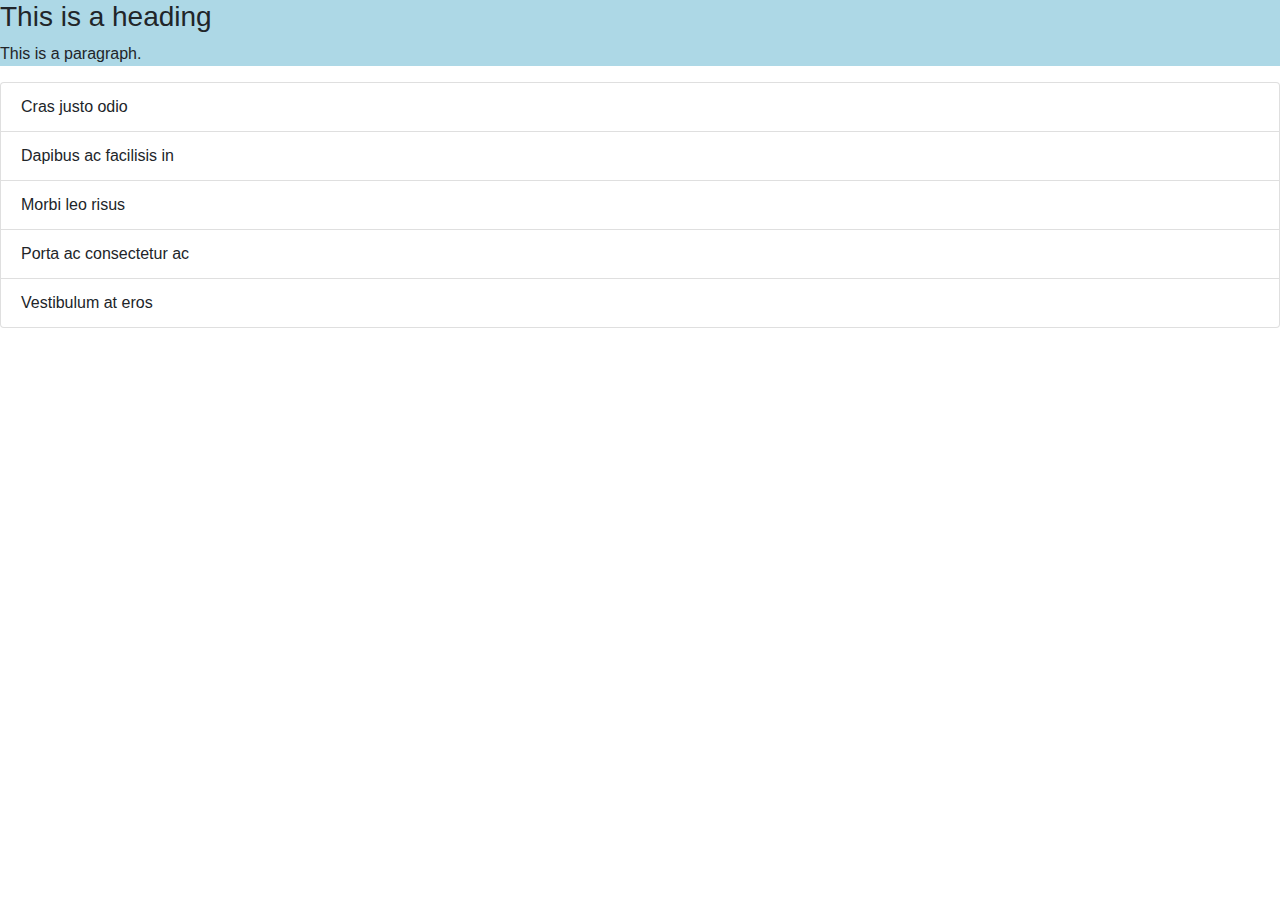
==== index2.html @ 050b6b67 "fix index3.html" ====
<!DOCTYPE html>
<html>
    <head>
        <title>My interests</title>
        <link rel="stylesheet" href="https://stackpath.bootstrapcdn.com/bootstrap/4.4.1/css/bootstrap.min.css" integrity="sha384-Vkoo8x4CGsO3+Hhxv8T/Q5PaXtkKtu6ug5TOeNV6gBiFeWPGFN9MuhOf23Q9Ifjh" crossorigin="anonymous">
    </head>
    <body>
        <div style="background-color:lightblue">
            <h3>This is a heading</h3>
            <p>This is a paragraph.</p>
          </div>

        <ul class="list-group">
            <li class="list-group-item">Cras justo odio</li>
            <li class="list-group-item">Dapibus ac facilisis in</li>
            <li class="list-group-item">Morbi leo risus</li>
            <li class="list-group-item">Porta ac consectetur ac</li>
            <li class="list-group-item">Vestibulum at eros</li>
        </ul>
    </body>
</html>
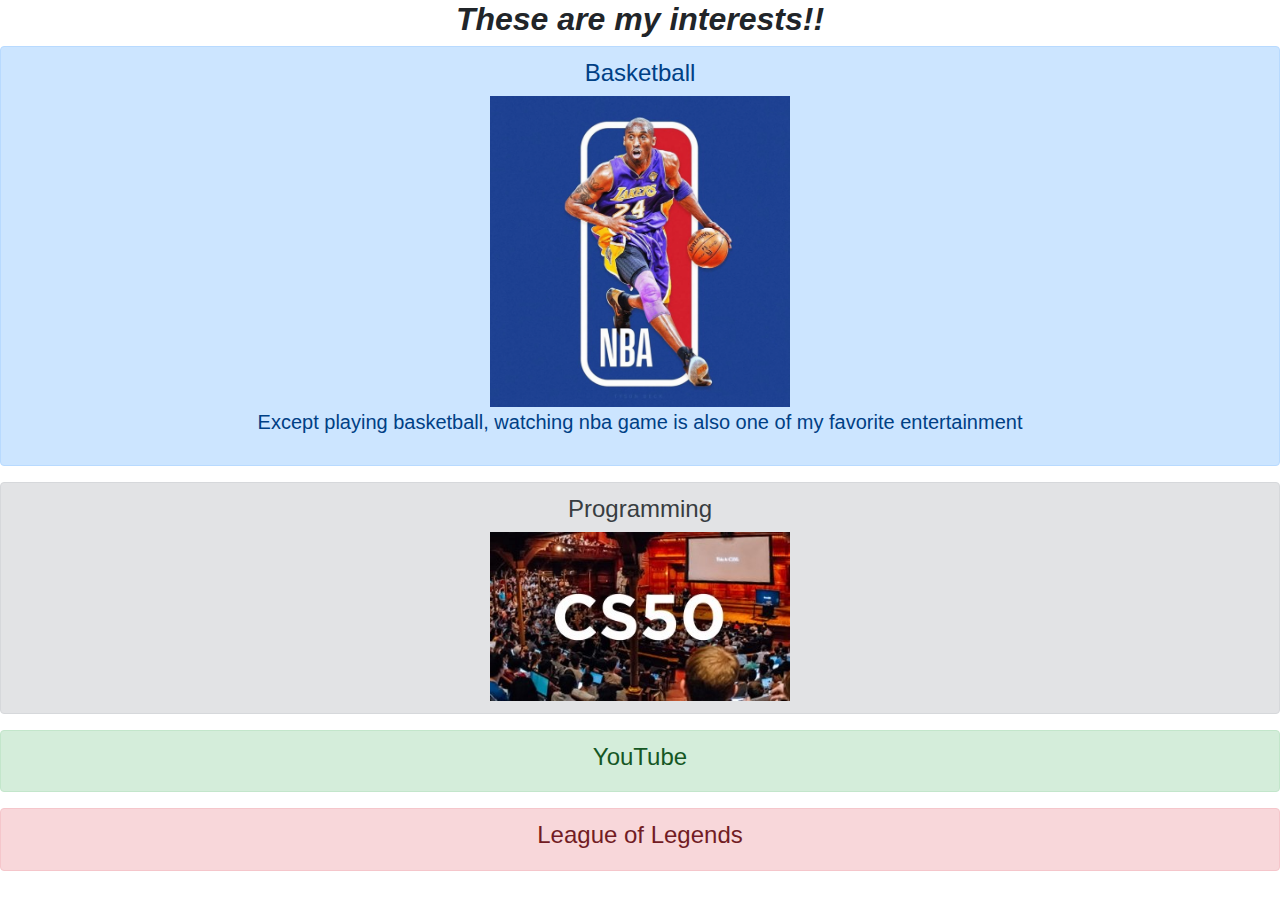
==== commit 8fb5cac4: "add basketball and programming photo" ====
--- a/index2.html
+++ b/index2.html
@@ -3,19 +3,38 @@
     <head>
         <title>My interests</title>
         <link rel="stylesheet" href="https://stackpath.bootstrapcdn.com/bootstrap/4.4.1/css/bootstrap.min.css" integrity="sha384-Vkoo8x4CGsO3+Hhxv8T/Q5PaXtkKtu6ug5TOeNV6gBiFeWPGFN9MuhOf23Q9Ifjh" crossorigin="anonymous">
+        <style>
+            #The_beginning {
+                font-weight: bold;
+                font-style: italic;
+            }
+            h2, p, h4{
+                text-align: center;
+            }
+            .center {
+                display: block;
+                margin-left: auto;
+                margin-right: auto;
+                width: 300px;
+            }
+        </style>
     </head>
     <body>
-        <div style="background-color:lightblue">
-            <h3>This is a heading</h3>
-            <p>This is a paragraph.</p>
-          </div>
-
-        <ul class="list-group">
-            <li class="list-group-item">Cras justo odio</li>
-            <li class="list-group-item">Dapibus ac facilisis in</li>
-            <li class="list-group-item">Morbi leo risus</li>
-            <li class="list-group-item">Porta ac consectetur ac</li>
-            <li class="list-group-item">Vestibulum at eros</li>
-        </ul>
+        <h2 id="The_beginning">These are my interests!!</h2>
+        <div class="alert alert-primary" role="alert">
+            <h4 class="alert-heading">Basketball</h4>
+            <img src="assets/nba.png" class="center">
+            <p style="font-size: 20px;">Except playing basketball, watching nba game is also one of my favorite entertainment</p>
+        </div>
+        <div class="alert alert-secondary" role="alert">
+            <h4 class="alert-heading">Programming</h4>
+            <img src="assets/cs50.jpg" class="center">
+        </div>
+        <div class="alert alert-success" role="alert">
+            <h4 class="alert-heading">YouTube</h4>
+        </div>
+        <div class="alert alert-danger" role="alert">
+            <h4 class="alert-heading">League of Legends</h4>
+        </div>
     </body>
 </html>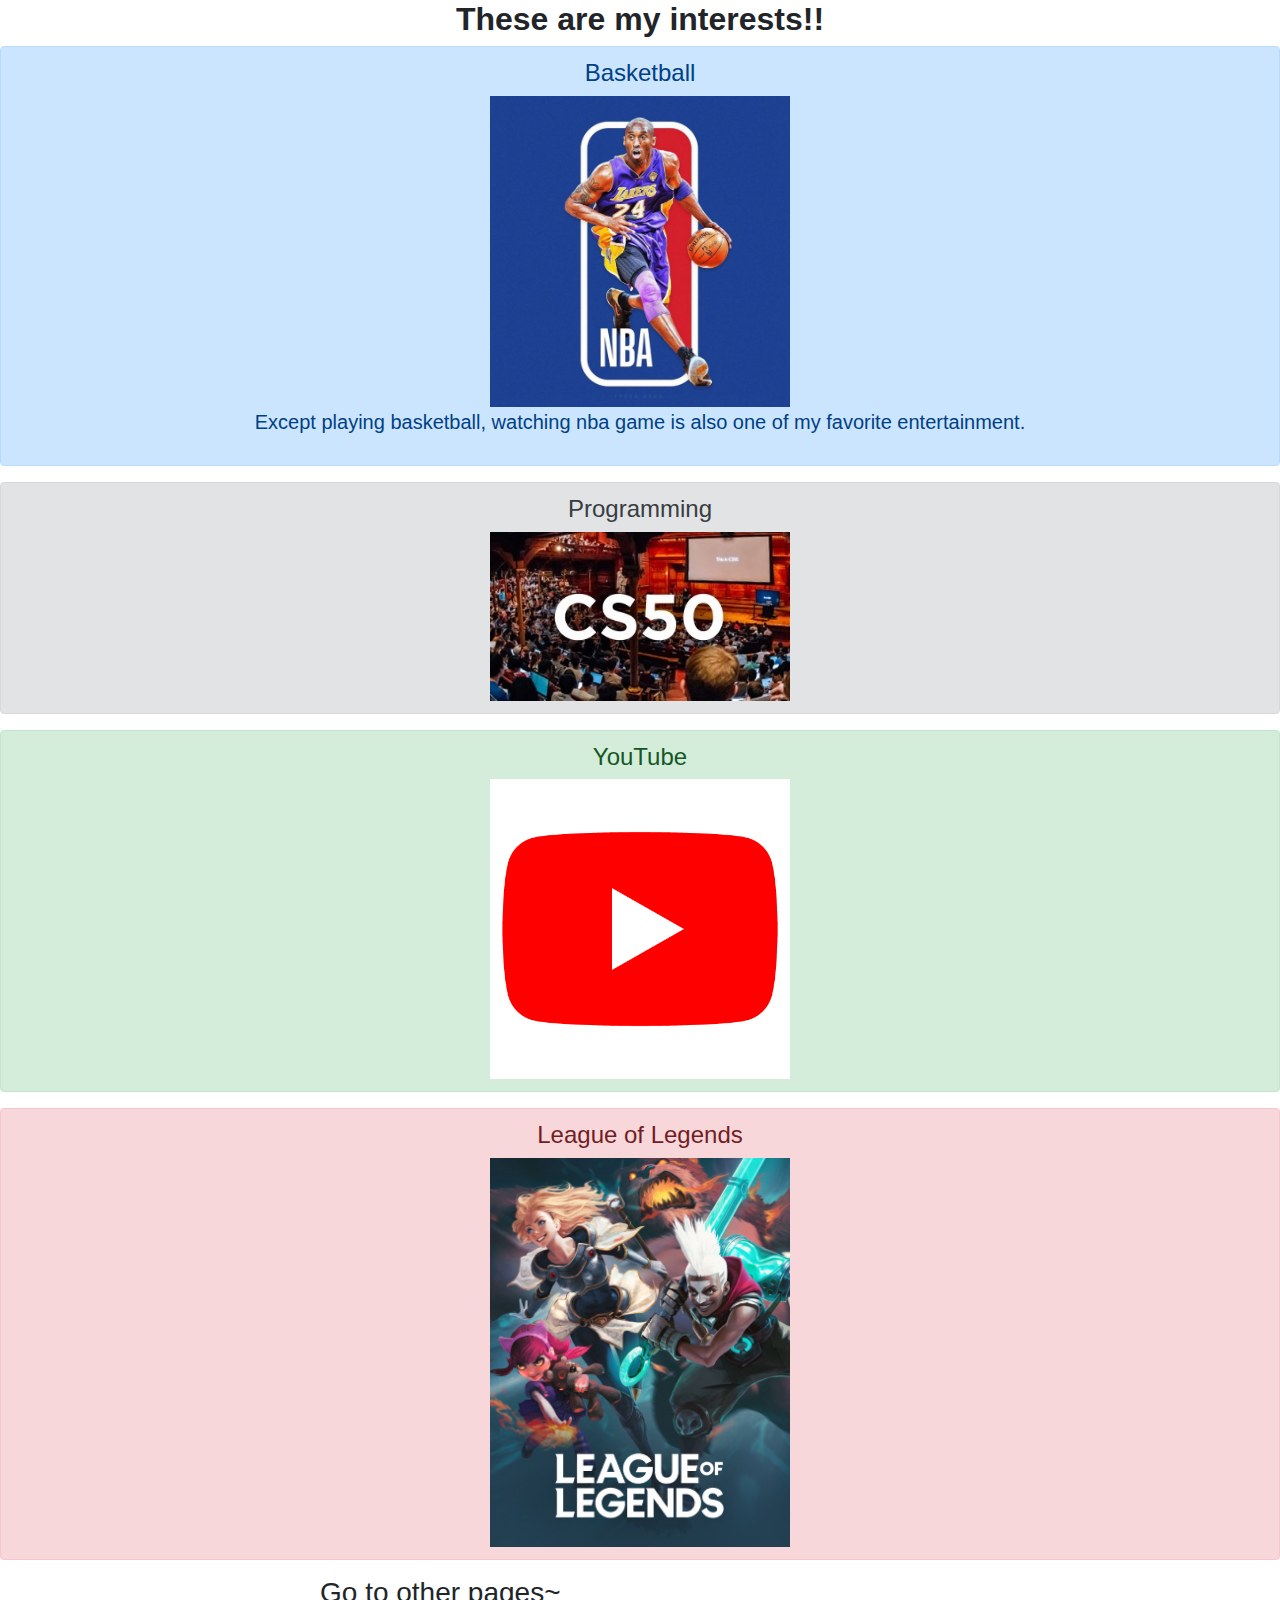
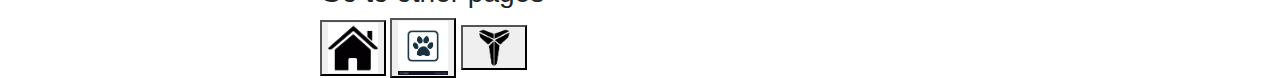
==== commit 4ea1e584: "5/10" ====
--- a/index2.html
+++ b/index2.html
@@ -6,7 +6,7 @@
         <style>
             #The_beginning {
                 font-weight: bold;
-                font-style: italic;
+                font-family: Arial, Helvetica, sans-serif;
             }
             h2, p, h4{
                 text-align: center;
@@ -17,6 +17,11 @@
                 margin-right: auto;
                 width: 300px;
             }
+            .button_pic {
+                text-align: center;
+                width: 50px;
+                align-content: center;
+            }
         </style>
     </head>
     <body>
@@ -24,7 +29,7 @@
         <div class="alert alert-primary" role="alert">
             <h4 class="alert-heading">Basketball</h4>
             <img src="assets/nba.png" class="center">
-            <p style="font-size: 20px;">Except playing basketball, watching nba game is also one of my favorite entertainment</p>
+            <p style="font-size: 20px;">Except playing basketball, watching nba game is also one of my favorite entertainment.</p>
         </div>
         <div class="alert alert-secondary" role="alert">
             <h4 class="alert-heading">Programming</h4>
@@ -32,9 +37,23 @@
         </div>
         <div class="alert alert-success" role="alert">
             <h4 class="alert-heading">YouTube</h4>
+            <img src="assets/youtube.png" class="center">
         </div>
         <div class="alert alert-danger" role="alert">
             <h4 class="alert-heading">League of Legends</h4>
+            <img src="assets/league.jpg" class="center">
+        </div>
+        <div style="width: 50%; margin: 0 auto;align-content: center;">
+            <h3>Go to other pages~</h3>
+            <form style="display: inline" action="index.html" method="get">
+                <button><img src="assets/homepage.png" class="button_pic"></button>
+            </form>
+            <form style="display: inline" action="index3.html" method="get">
+                <button><img src="assets/cat_icon.jpg" class="button_pic"></button>
+            </form>
+            <form style="display: inline" action="index4.html" method="get">
+                <button><img src="assets/kobe_icon.png" class="button_pic"></button>
+            </form>
         </div>
     </body>
 </html>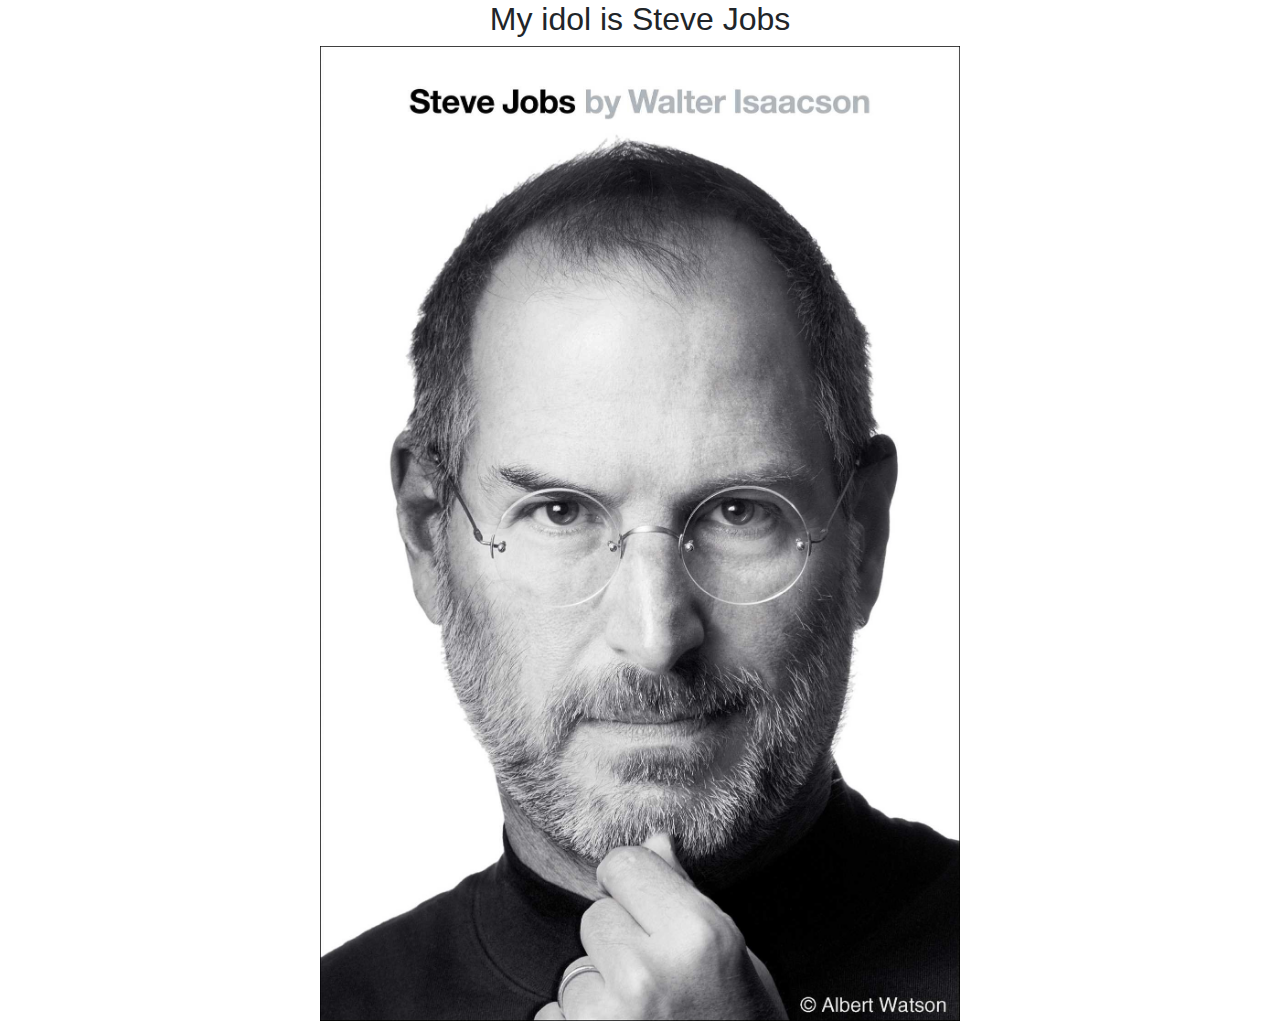
==== commit 02cd76f7: "new concept" ====
--- a/index2.html
+++ b/index2.html
@@ -1,59 +1,17 @@
 <!DOCTYPE html>
 <html>
     <head>
-        <title>My interests</title>
+        <title>My Idol</title>
         <link rel="stylesheet" href="https://stackpath.bootstrapcdn.com/bootstrap/4.4.1/css/bootstrap.min.css" integrity="sha384-Vkoo8x4CGsO3+Hhxv8T/Q5PaXtkKtu6ug5TOeNV6gBiFeWPGFN9MuhOf23Q9Ifjh" crossorigin="anonymous">
-        <style>
-            #The_beginning {
-                font-weight: bold;
-                font-family: Arial, Helvetica, sans-serif;
-            }
-            h2, p, h4{
-                text-align: center;
-            }
-            .center {
-                display: block;
-                margin-left: auto;
-                margin-right: auto;
-                width: 300px;
-            }
-            .button_pic {
-                text-align: center;
-                width: 50px;
-                align-content: center;
-            }
-        </style>
+        <link rel="stylesheet" href="index2.css">
+        
     </head>
     <body>
-        <h2 id="The_beginning">These are my interests!!</h2>
-        <div class="alert alert-primary" role="alert">
-            <h4 class="alert-heading">Basketball</h4>
-            <img src="assets/nba.png" class="center">
-            <p style="font-size: 20px;">Except playing basketball, watching nba game is also one of my favorite entertainment.</p>
+        <div>
+            <h2 style="text-align: center;">My idol is Steve Jobs</h2>
         </div>
-        <div class="alert alert-secondary" role="alert">
-            <h4 class="alert-heading">Programming</h4>
-            <img src="assets/cs50.jpg" class="center">
-        </div>
-        <div class="alert alert-success" role="alert">
-            <h4 class="alert-heading">YouTube</h4>
-            <img src="assets/youtube.png" class="center">
-        </div>
-        <div class="alert alert-danger" role="alert">
-            <h4 class="alert-heading">League of Legends</h4>
-            <img src="assets/league.jpg" class="center">
-        </div>
-        <div style="width: 50%; margin: 0 auto;align-content: center;">
-            <h3>Go to other pages~</h3>
-            <form style="display: inline" action="index.html" method="get">
-                <button><img src="assets/homepage.png" class="button_pic"></button>
-            </form>
-            <form style="display: inline" action="index3.html" method="get">
-                <button><img src="assets/cat_icon.jpg" class="button_pic"></button>
-            </form>
-            <form style="display: inline" action="index4.html" method="get">
-                <button><img src="assets/kobe_icon.png" class="button_pic"></button>
-            </form>
+        <div>
+            <img src="assets/81VStYnDGrL.jpg" class="center">
         </div>
     </body>
 </html>--- a/index2.css
+++ b/index2.css
@@ -0,0 +1,6 @@
+.center {
+    display: block;
+    margin-right: auto;
+    margin-left: auto;
+    width: 50%;
+}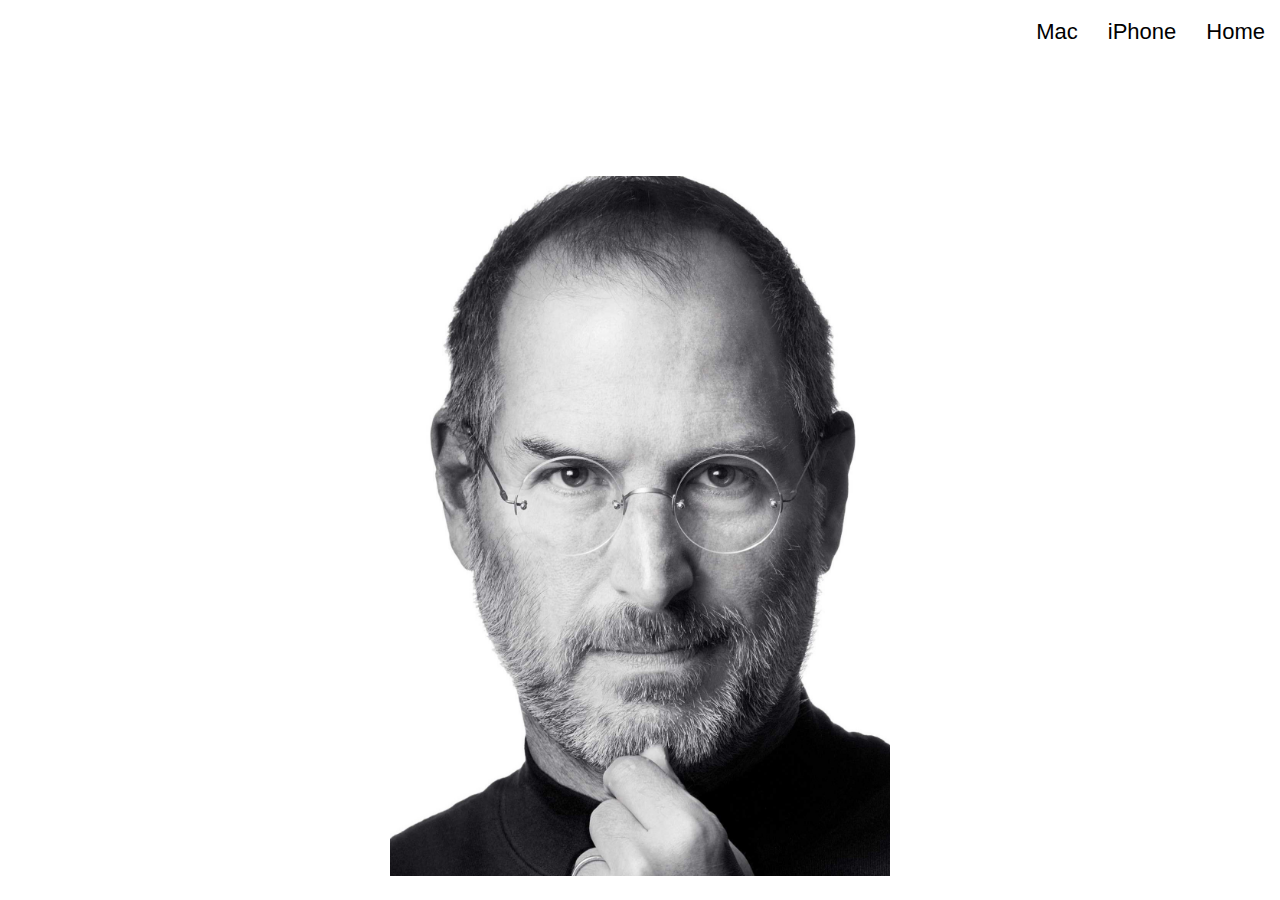
==== commit 3dbe1a6b: "hasn't finished index2.html" ====
--- a/index2.html
+++ b/index2.html
@@ -3,15 +3,18 @@
     <head>
         <title>My Idol</title>
         <link rel="stylesheet" href="https://stackpath.bootstrapcdn.com/bootstrap/4.4.1/css/bootstrap.min.css" integrity="sha384-Vkoo8x4CGsO3+Hhxv8T/Q5PaXtkKtu6ug5TOeNV6gBiFeWPGFN9MuhOf23Q9Ifjh" crossorigin="anonymous">
-        <link rel="stylesheet" href="index2.css">
-        
+        <link rel="stylesheet" href="index2.css"> 
     </head>
     <body>
         <div>
-            <h2 style="text-align: center;">My idol is Steve Jobs</h2>
+            <a href="index.html" class="gotoOther">Home</a>
+            <a href="index3.html" class="gotoOther">iPhone</a>
+            <a href="index4.html" class="gotoOther">Mac</a>
         </div>
         <div>
-            <img src="assets/81VStYnDGrL.jpg" class="center">
+            <table>
+
+            </table>
         </div>
     </body>
 </html>--- a/index2.css
+++ b/index2.css
@@ -1,6 +1,21 @@
-.center {
-    display: block;
-    margin-right: auto;
-    margin-left: auto;
-    width: 50%;
+body {
+    background-image: url(assets/81VStYnDGrL.jpg);
+    background-size: 500px;
+    background-repeat: no-repeat;
+    background-position: center center;
+    background-attachment: fixed;
+    background-position-y: 11rem;
+}
+.gotoOther {
+    font-family: 'Lucida Sans', 'Lucida Sans Regular', 'Lucida Grande', 'Lucida Sans Unicode', Geneva, Verdana, sans-serif;
+    font-size: 22px;
+    text-align: right;
+    float: right;
+    font-weight: normal;
+    padding: 15px;
+    color: black;
+}
+
+.gotoOther:hover {
+    color: royalblue;
 }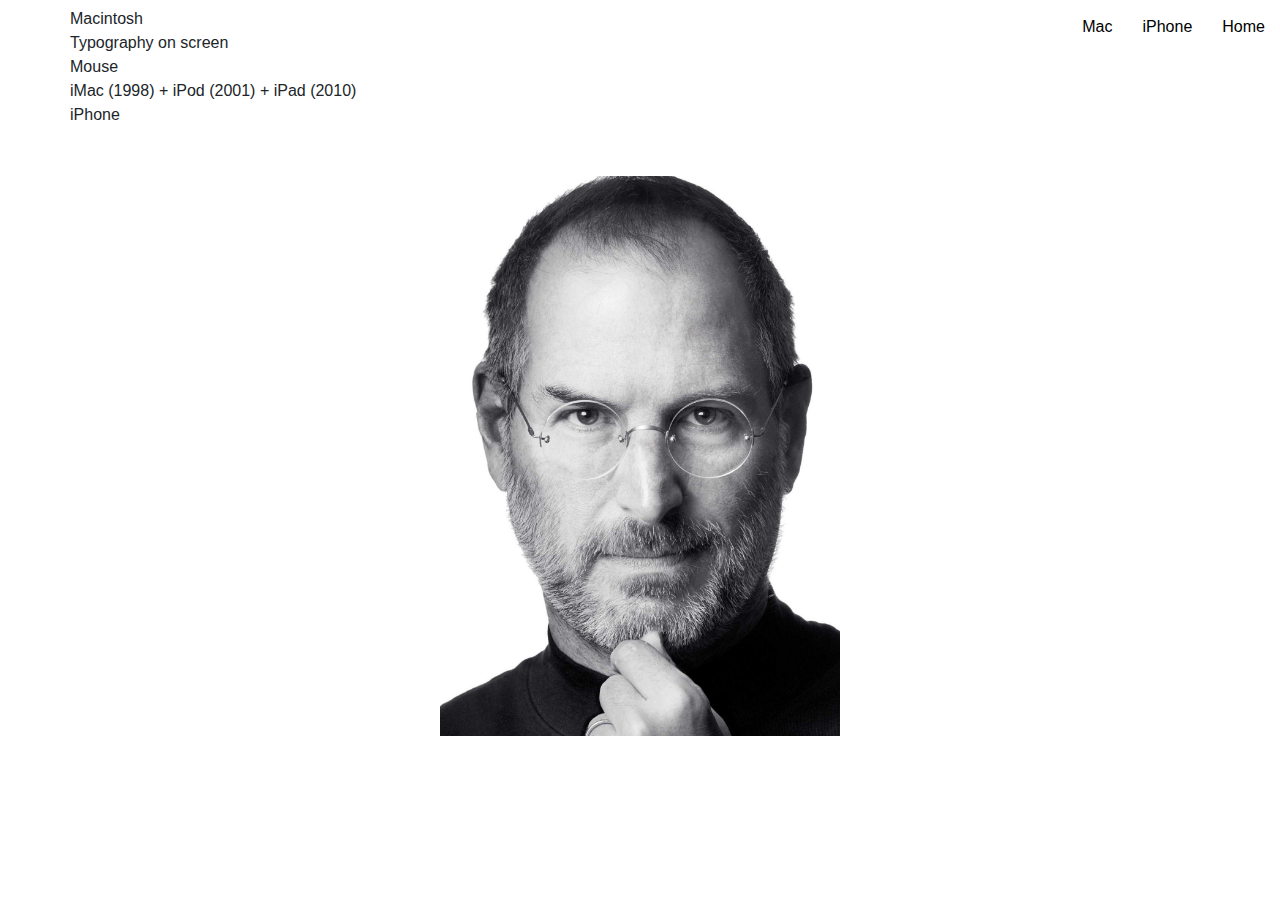
==== commit 9f31542b: "adjust position" ====
--- a/index2.html
+++ b/index2.html
@@ -11,10 +11,15 @@
             <a href="index3.html" class="gotoOther">iPhone</a>
             <a href="index4.html" class="gotoOther">Mac</a>
         </div>
-        <div>
-            <table>
-
-            </table>
+        <div id="intro">
+            <ul>
+                <h4 id="Head_row">The 5 “inventions” of Steve Jobs</h4>
+                <li>Macintosh</li>
+                <li>Typography on screen</li>
+                <li>Mouse</li>
+                <li>iMac (1998) + iPod (2001) + iPad (2010)</li>
+                <li>iPhone</li>
+            </ul>
         </div>
     </body>
 </html>--- a/index2.css
+++ b/index2.css
@@ -1,21 +1,37 @@
 body {
-    background-image: url(assets/81VStYnDGrL.jpg);
-    background-size: 500px;
-    background-repeat: no-repeat;
-    background-position: center center;
-    background-attachment: fixed;
-    background-position-y: 11rem;
+  background-image: url(assets/81VStYnDGrL.jpg);
+  background-size: 400px;
+  background-repeat: no-repeat;
+  background-position: center center;
+  background-attachment: fixed;
+  background-position-y: 11rem;
 }
+
 .gotoOther {
-    font-family: 'Lucida Sans', 'Lucida Sans Regular', 'Lucida Grande', 'Lucida Sans Unicode', Geneva, Verdana, sans-serif;
-    font-size: 22px;
-    text-align: right;
-    float: right;
-    font-weight: normal;
-    padding: 15px;
-    color: black;
+  font-family: "Lucida Sans", "Lucida Sans Regular", "Lucida Grande", "Lucida Sans Unicode", Geneva, Verdana, sans-serif;
+  text-align: right;
+  float: right;
+  font-weight: normal;
+  padding: 15px;
+  color: black;
 }
 
 .gotoOther:hover {
-    color: royalblue;
-}+  color: royalblue;
+}
+
+#intro {
+  position: relative;
+  bottom: 30px;
+  left: 30px;
+}
+
+ul {
+  list-style-type: none;
+}
+
+#Head_row {
+  font-family: "Lucida Sans", "Lucida Sans Regular", "Lucida Grande", "Lucida Sans Unicode", Geneva, Verdana, sans-serif;
+}
+
+/*# sourceMappingURL=index2.css.map */
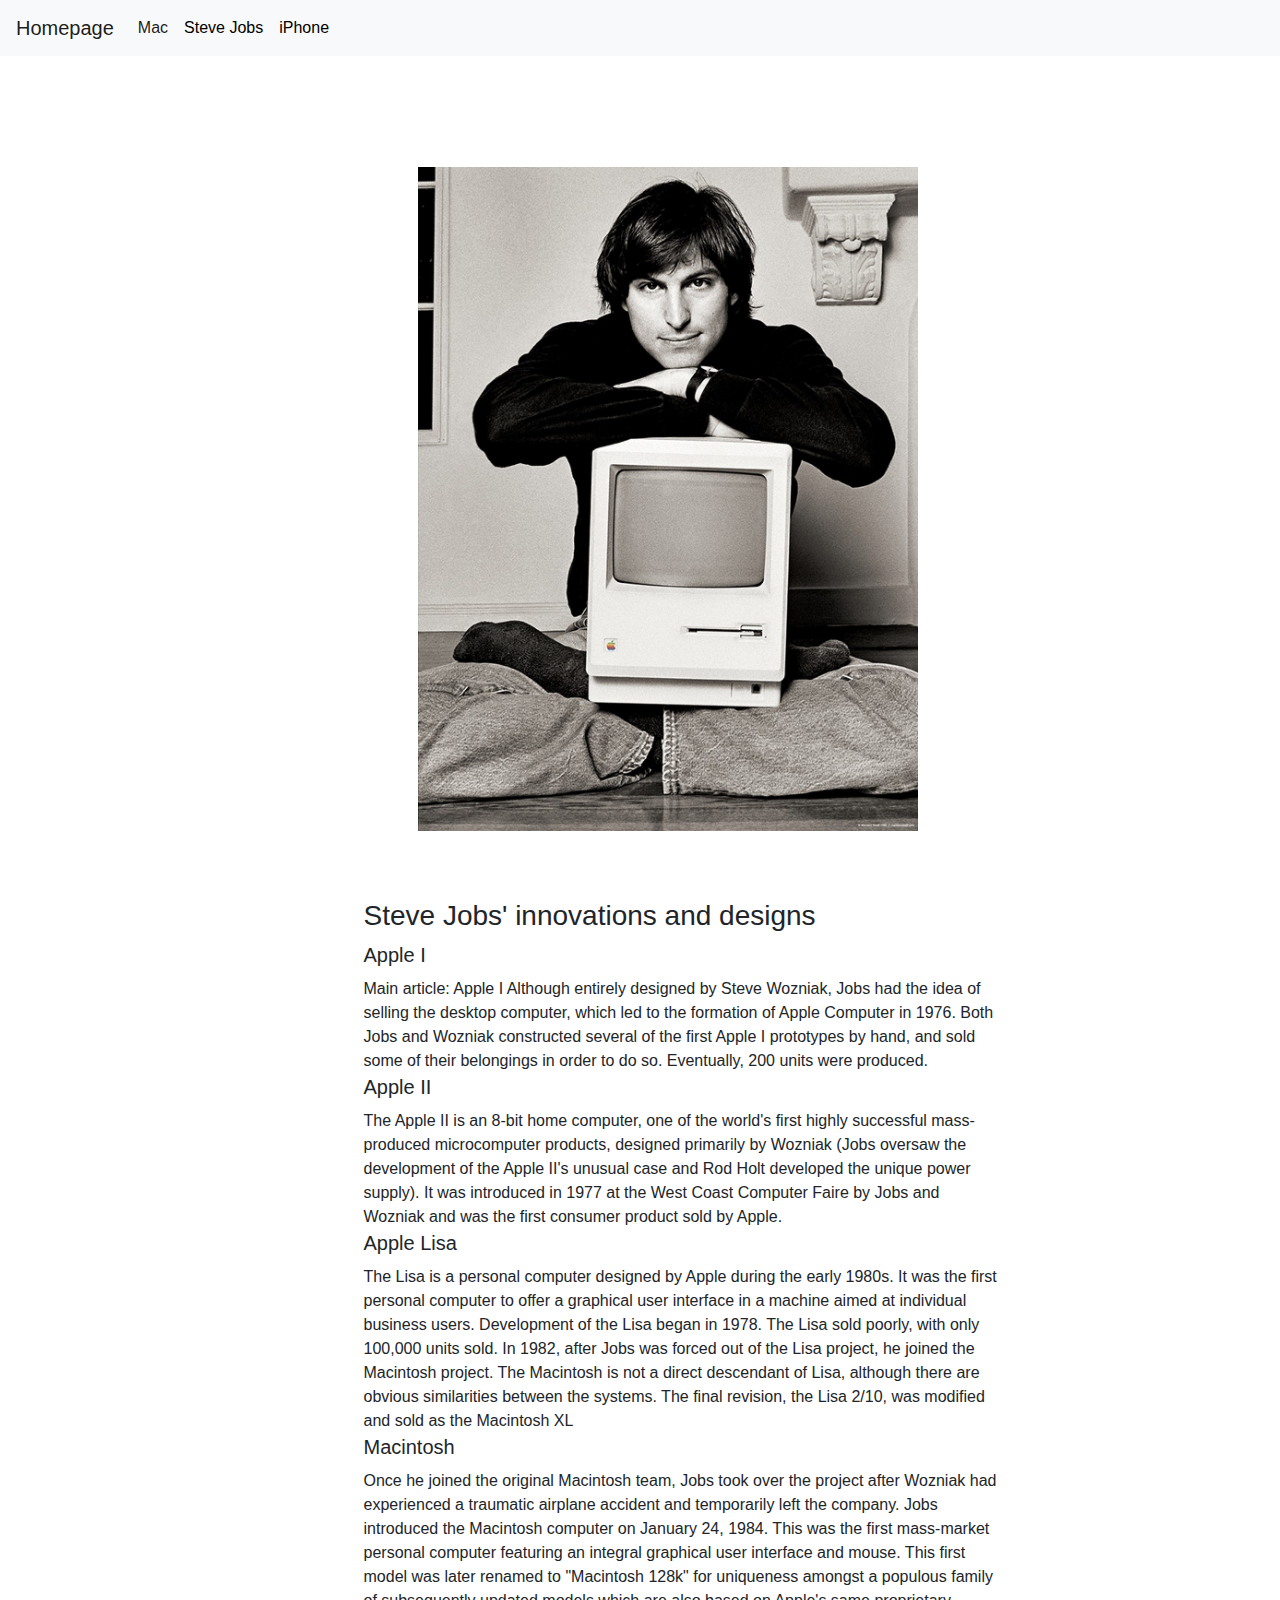
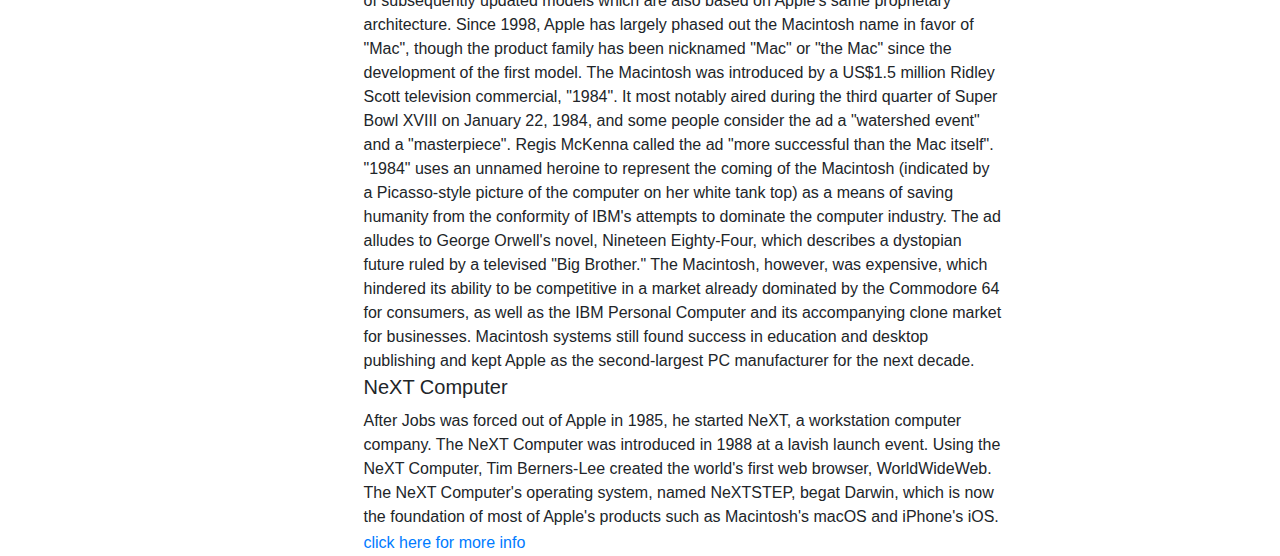
==== commit 53d195ed: "compile sass" ====
--- a/index2.html
+++ b/index2.html
@@ -1,25 +1,126 @@
 <!DOCTYPE html>
 <html>
-    <head>
-        <title>My Idol</title>
-        <link rel="stylesheet" href="https://stackpath.bootstrapcdn.com/bootstrap/4.4.1/css/bootstrap.min.css" integrity="sha384-Vkoo8x4CGsO3+Hhxv8T/Q5PaXtkKtu6ug5TOeNV6gBiFeWPGFN9MuhOf23Q9Ifjh" crossorigin="anonymous">
-        <link rel="stylesheet" href="index2.css"> 
-    </head>
-    <body>
-        <div>
-            <a href="index.html" class="gotoOther">Home</a>
-            <a href="index3.html" class="gotoOther">iPhone</a>
-            <a href="index4.html" class="gotoOther">Mac</a>
-        </div>
-        <div id="intro">
-            <ul>
-                <h4 id="Head_row">The 5 “inventions” of Steve Jobs</h4>
-                <li>Macintosh</li>
-                <li>Typography on screen</li>
-                <li>Mouse</li>
-                <li>iMac (1998) + iPod (2001) + iPad (2010)</li>
-                <li>iPhone</li>
+
+<head>
+    <title>My Idol</title>
+    <link rel="stylesheet" href="https://stackpath.bootstrapcdn.com/bootstrap/4.4.1/css/bootstrap.min.css"
+        integrity="sha384-Vkoo8x4CGsO3+Hhxv8T/Q5PaXtkKtu6ug5TOeNV6gBiFeWPGFN9MuhOf23Q9Ifjh" crossorigin="anonymous">
+    <link rel="stylesheet" href="index2.css">
+</head>
+
+<body>
+    <nav class="navbar navbar-expand-lg navbar-light bg-light">
+        <a class="navbar-brand" href="index.html">Homepage</a>
+        <button class="navbar-toggler" type="button" data-toggle="collapse" data-target="#navbarSupportedContent"
+            aria-controls="navbarSupportedContent" aria-expanded="false" aria-label="Toggle navigation">
+            <span class="navbar-toggler-icon"></span>
+        </button>
+        <div class="collapse navbar-collapse" id="navbarSupportedContent">
+            <ul class="navbar-nav mr-auto">
+                <li class="nav-item active">
+                    <a class="nav-link" href="index3.html">Mac</a>
+                </li>
+                <li class="nav-item">
+                    <a class="nav-link" href="index2.html" style="color: black;">Steve Jobs</a>
+                </li>
+                <li>
+                    <a class="nav-link" href="index4.html" style="color: black;">iPhone</a>
+                </li>
             </ul>
         </div>
-    </body>
+    </nav>
+    <div class="container">
+        <div class="row">
+            <div class="col-sm">
+                <img src="assets/jobs.jpg" id="jobs">
+            </div>
+            <div class="col-sm">
+                <table id="intro">
+                    <tr>
+                        <th>
+                            <h3>Steve Jobs' innovations and designs</h3>
+                        </th>
+                    </tr>
+                    <tr>
+                        <td>
+                            <h5>Apple I</h5>
+                        </td>
+                    </tr>
+                    <tr>
+                        <td>Main article: Apple I
+                        Although entirely designed by Steve Wozniak, Jobs had the idea of selling the desktop computer, which led to the
+                        formation of Apple Computer in 1976. Both Jobs and Wozniak constructed several of the first Apple I prototypes by hand,
+                        and sold some of their belongings in order to do so. Eventually, 200 units were produced.</td>
+                    </tr>
+                    <tr>
+                        <td>
+                            <h5>Apple II</h5>
+                        </td>
+                    </tr>
+                    <tr>
+                        <td>The Apple II is an 8-bit home computer, one of the world's first highly successful mass-produced microcomputer
+                        products, designed primarily by Wozniak (Jobs oversaw the development of the Apple II's unusual case and Rod
+                        Holt developed the unique power supply). It was introduced in 1977 at the West Coast Computer Faire by Jobs and
+                        Wozniak and was the first consumer product sold by Apple.</td>
+                    </tr>
+                    <tr>
+                        <td>
+                            <h5>Apple Lisa</h5>
+                        </td>
+                    </tr>
+                    <tr>
+                        <td>The Lisa is a personal computer designed by Apple during the early 1980s. It was the first personal computer to offer a
+                        graphical user interface in a machine aimed at individual business users. Development of the Lisa began in 1978.
+                        The Lisa sold poorly, with only 100,000 units sold.
+                        In 1982, after Jobs was forced out of the Lisa project, he joined the Macintosh project. The Macintosh is not a
+                        direct descendant of Lisa, although there are obvious similarities between the systems. The final revision, the Lisa
+                        2/10, was modified and sold as the Macintosh XL</td>
+                    </tr>
+                    <tr>
+                        <td>
+                            <h5>Macintosh</h5>
+                        </td>
+                    </tr>
+                    <tr>
+                        <td>Once he joined the original Macintosh team, Jobs took over the project after Wozniak had experienced a traumatic
+                        airplane accident and temporarily left the company. Jobs introduced the Macintosh computer on January 24, 1984. This
+                        was the first mass-market personal computer featuring an integral graphical user interface and mouse. This first
+                        model was later renamed to "Macintosh 128k" for uniqueness amongst a populous family of subsequently updated models
+                        which are also based on Apple's same proprietary architecture. Since 1998, Apple has largely phased out the Macintosh
+                        name in favor of "Mac", though the product family has been nicknamed "Mac" or "the Mac" since the development of the
+                        first model. The Macintosh was introduced by a US$1.5 million Ridley Scott television commercial, "1984". It most
+                        notably aired during the third quarter of Super Bowl XVIII on January 22, 1984, and some people consider the ad a
+                        "watershed event" and a "masterpiece". Regis McKenna called the ad "more successful than the Mac itself".
+                        "1984" uses an unnamed heroine to represent the coming of the Macintosh (indicated by a Picasso-style picture of the
+                        computer on her white tank top) as a means of saving humanity from the conformity of IBM's attempts to dominate the
+                        computer industry. The ad alludes to George Orwell's novel, Nineteen Eighty-Four, which describes a dystopian future
+                        ruled by a televised "Big Brother."
+                        
+                        The Macintosh, however, was expensive, which hindered its ability to be competitive in a market already dominated by the
+                        Commodore 64 for consumers, as well as the IBM Personal Computer and its accompanying clone market for businesses.
+                        Macintosh systems still found success in education and desktop publishing and kept Apple as the second-largest PC
+                        manufacturer for the next decade.</td>
+                    </tr>
+                    <tr>
+                        <td>
+                            <h5>NeXT Computer</h5>
+                        </td>
+                    </tr>
+                    <tr>
+                        <td>
+                        After Jobs was forced out of Apple in 1985, he started NeXT, a workstation computer company. The NeXT Computer was
+                        introduced in 1988 at a lavish launch event. Using the NeXT Computer, Tim Berners-Lee created the world's first web
+                        browser, WorldWideWeb. The NeXT Computer's operating system, named NeXTSTEP, begat Darwin, which is now the foundation
+                        of most of Apple's products such as Macintosh's macOS and iPhone's iOS.
+                        </td>
+                    </tr>
+                    <tr>
+                        <td><a href="https://en.wikipedia.org/wiki/Steve_Jobs#Innovations_and_designs">click here for more info</a></td>
+                    </tr>
+                </table>
+            </div>
+        </div> 
+    </div>
+</body>
+
 </html>--- a/index2.css
+++ b/index2.css
@@ -1,29 +1,15 @@
-body {
-  background-image: url(assets/81VStYnDGrL.jpg);
-  background-size: 400px;
-  background-repeat: no-repeat;
-  background-position: center center;
-  background-attachment: fixed;
-  background-position-y: 11rem;
+#intro {
+  display: grid;
+  grid-template-columns: auto;
+  position: relative;
+  margin-top: 6%;
+  left: 25%;
+  width: 40rem;
 }
-
-.gotoOther {
-  font-family: "Lucida Sans", "Lucida Sans Regular", "Lucida Grande", "Lucida Sans Unicode", Geneva, Verdana, sans-serif;
-  text-align: right;
-  float: right;
-  font-weight: normal;
-  padding: 15px;
-  color: black;
-}
-
-.gotoOther:hover {
-  color: royalblue;
-}
-
-#intro {
-  position: relative;
-  bottom: 30px;
-  left: 30px;
+#jobs {
+  width: 500px;
+  margin-left: 30%;
+  margin-top: 10%;
 }
 
 ul {
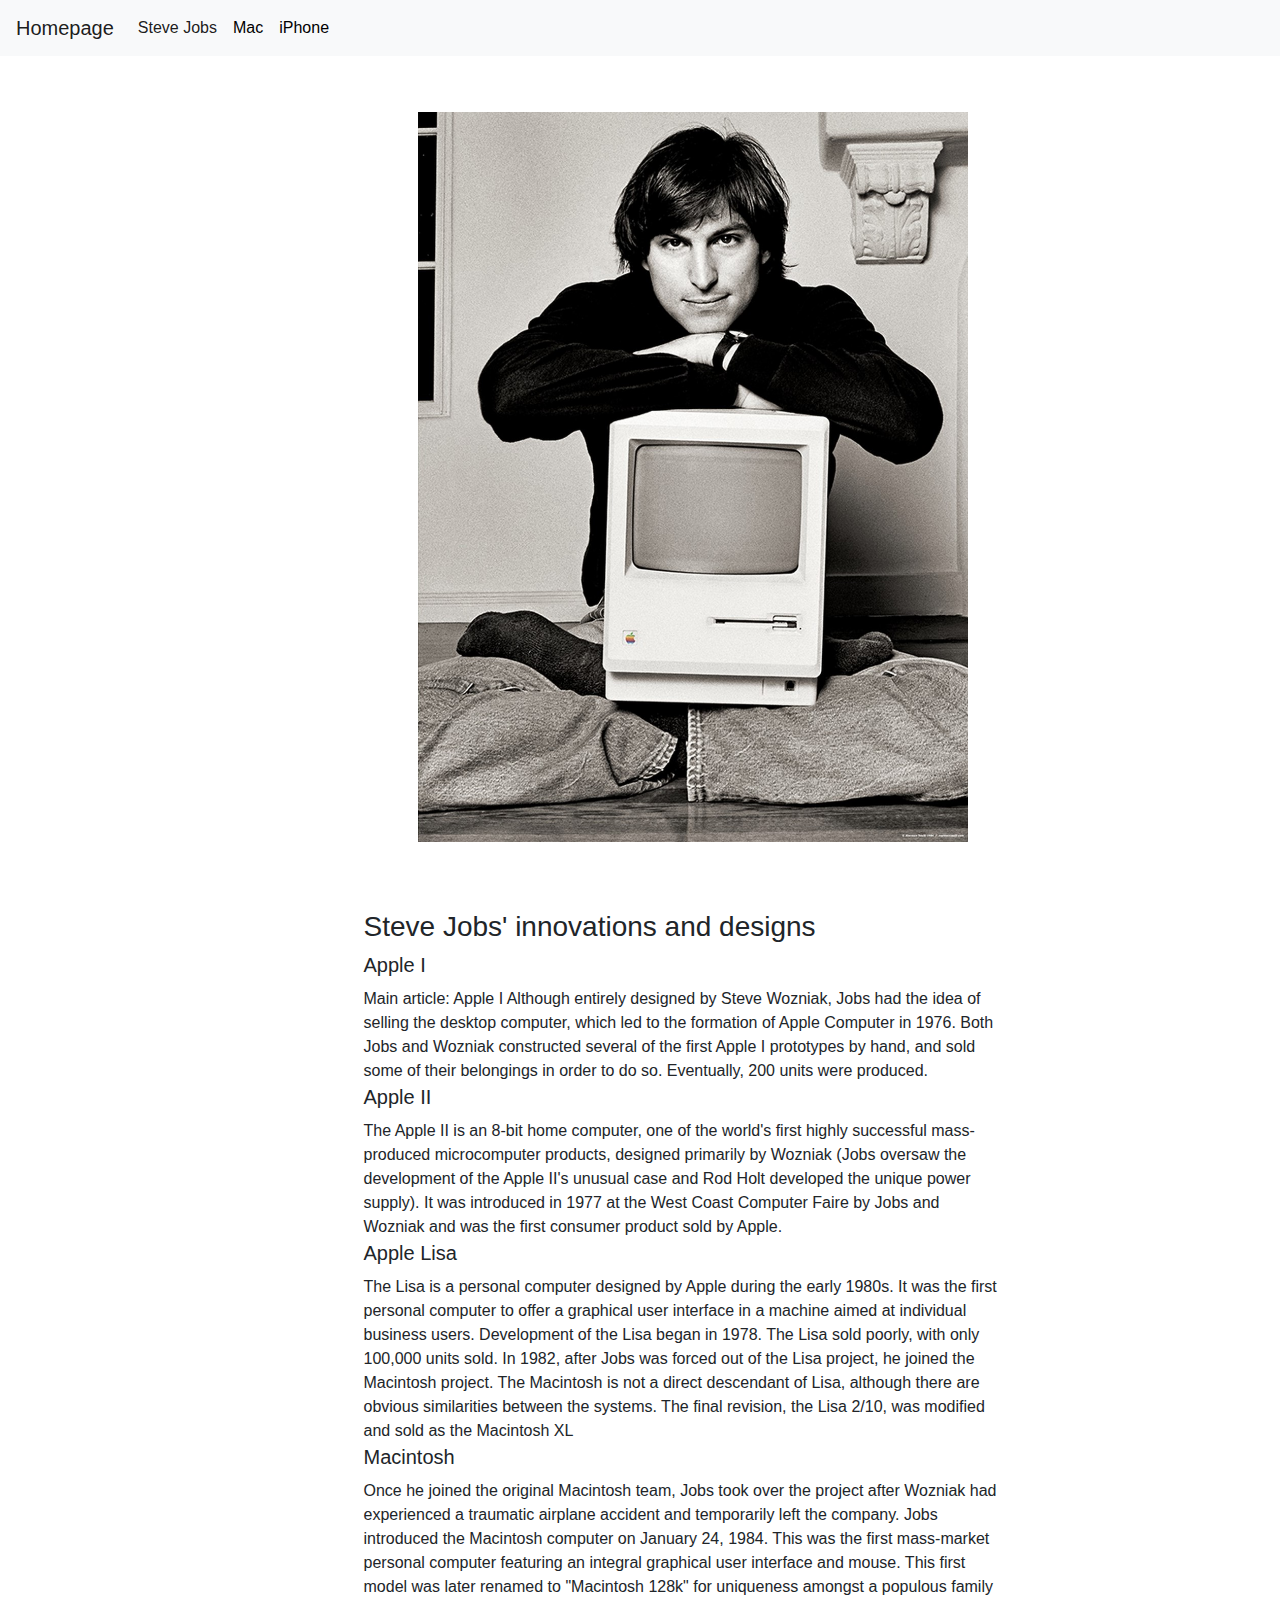
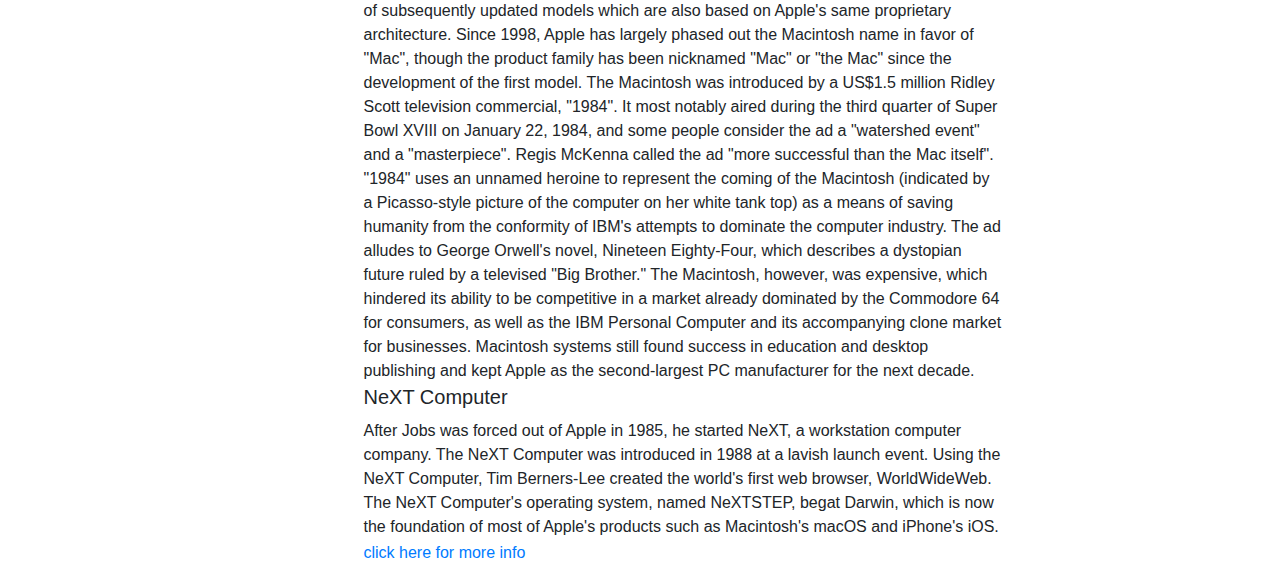
==== commit 0fadf733: "almost finished" ====
--- a/index2.html
+++ b/index2.html
@@ -18,10 +18,10 @@
         <div class="collapse navbar-collapse" id="navbarSupportedContent">
             <ul class="navbar-nav mr-auto">
                 <li class="nav-item active">
-                    <a class="nav-link" href="index3.html">Mac</a>
+                    <a class="nav-link" href="index2.html">Steve Jobs</a>
                 </li>
                 <li class="nav-item">
-                    <a class="nav-link" href="index2.html" style="color: black;">Steve Jobs</a>
+                    <a class="nav-link" href="index3.html" style="color: black;">Mac</a>
                 </li>
                 <li>
                     <a class="nav-link" href="index4.html" style="color: black;">iPhone</a>
--- a/index2.css
+++ b/index2.css
@@ -7,9 +7,9 @@
   width: 40rem;
 }
 #jobs {
-  width: 500px;
+  width: 550px;
   margin-left: 30%;
-  margin-top: 10%;
+  margin-top: 5%;
 }
 
 ul {
